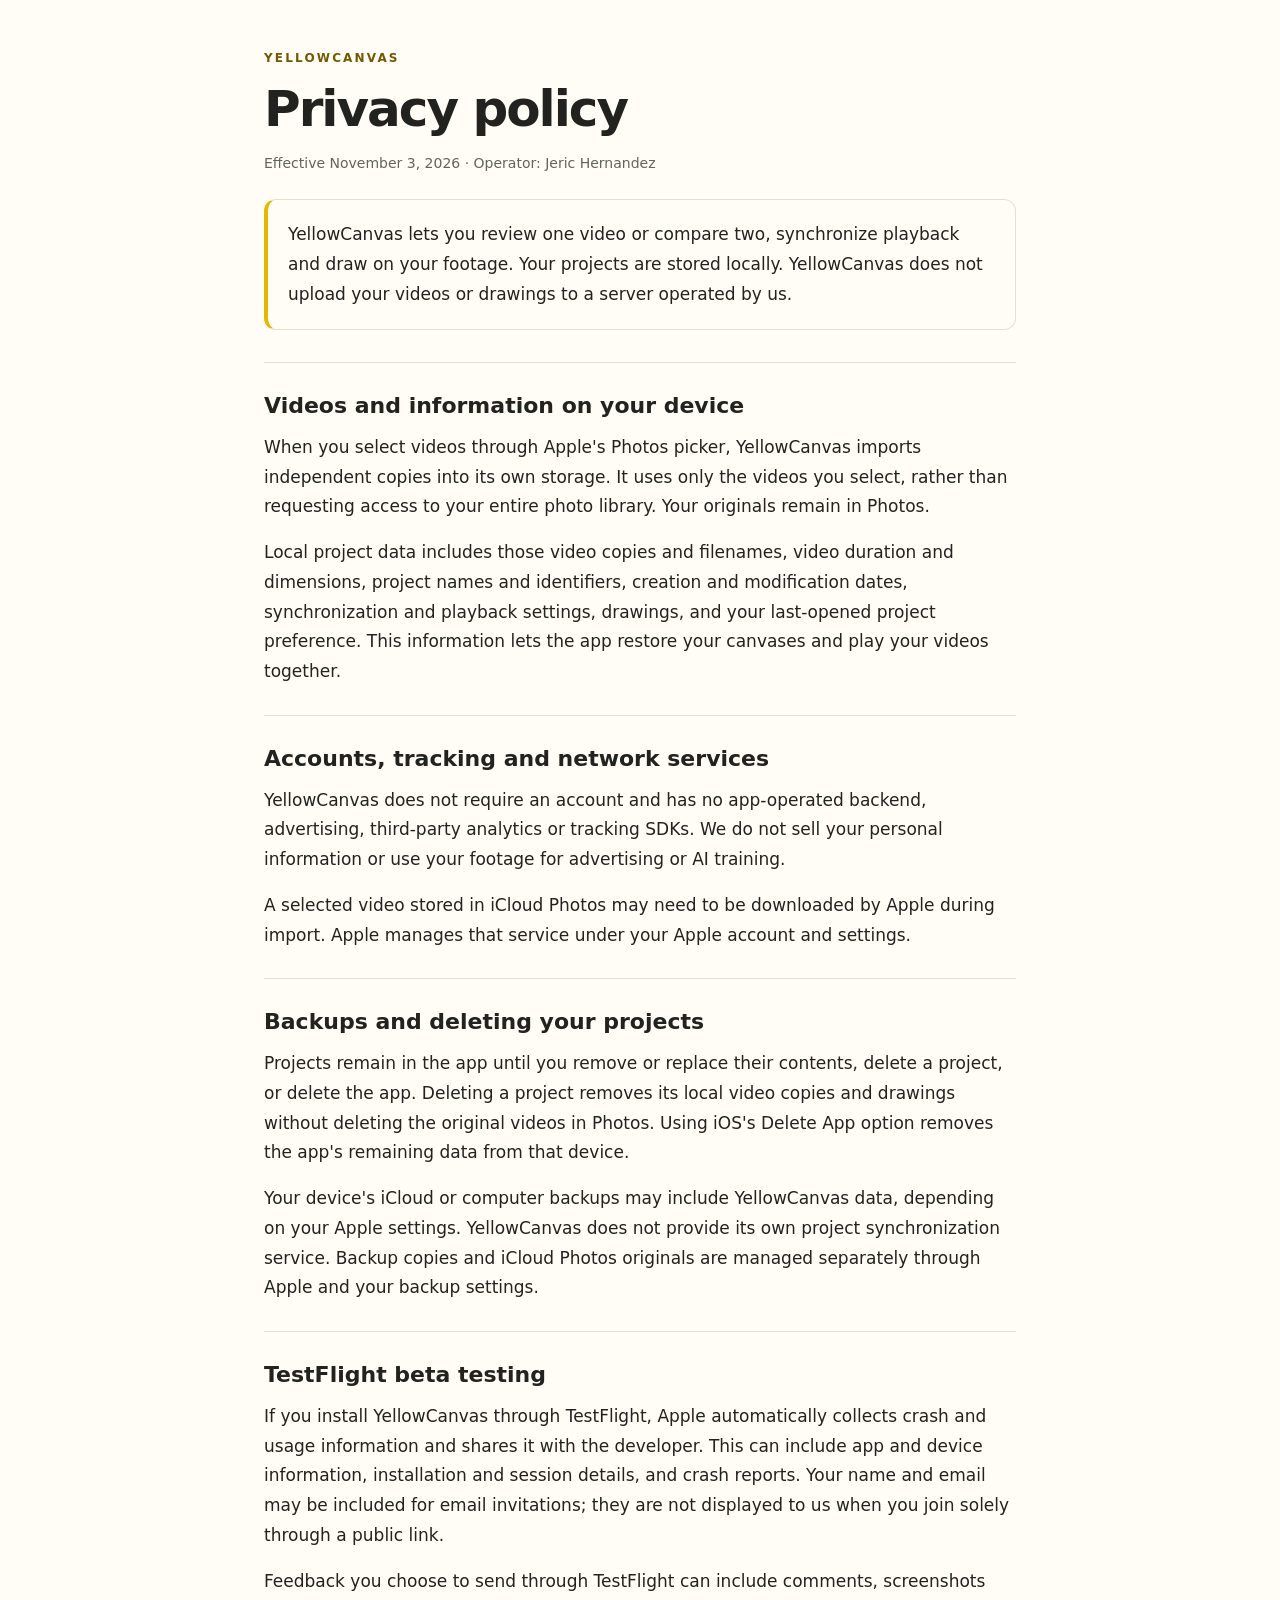
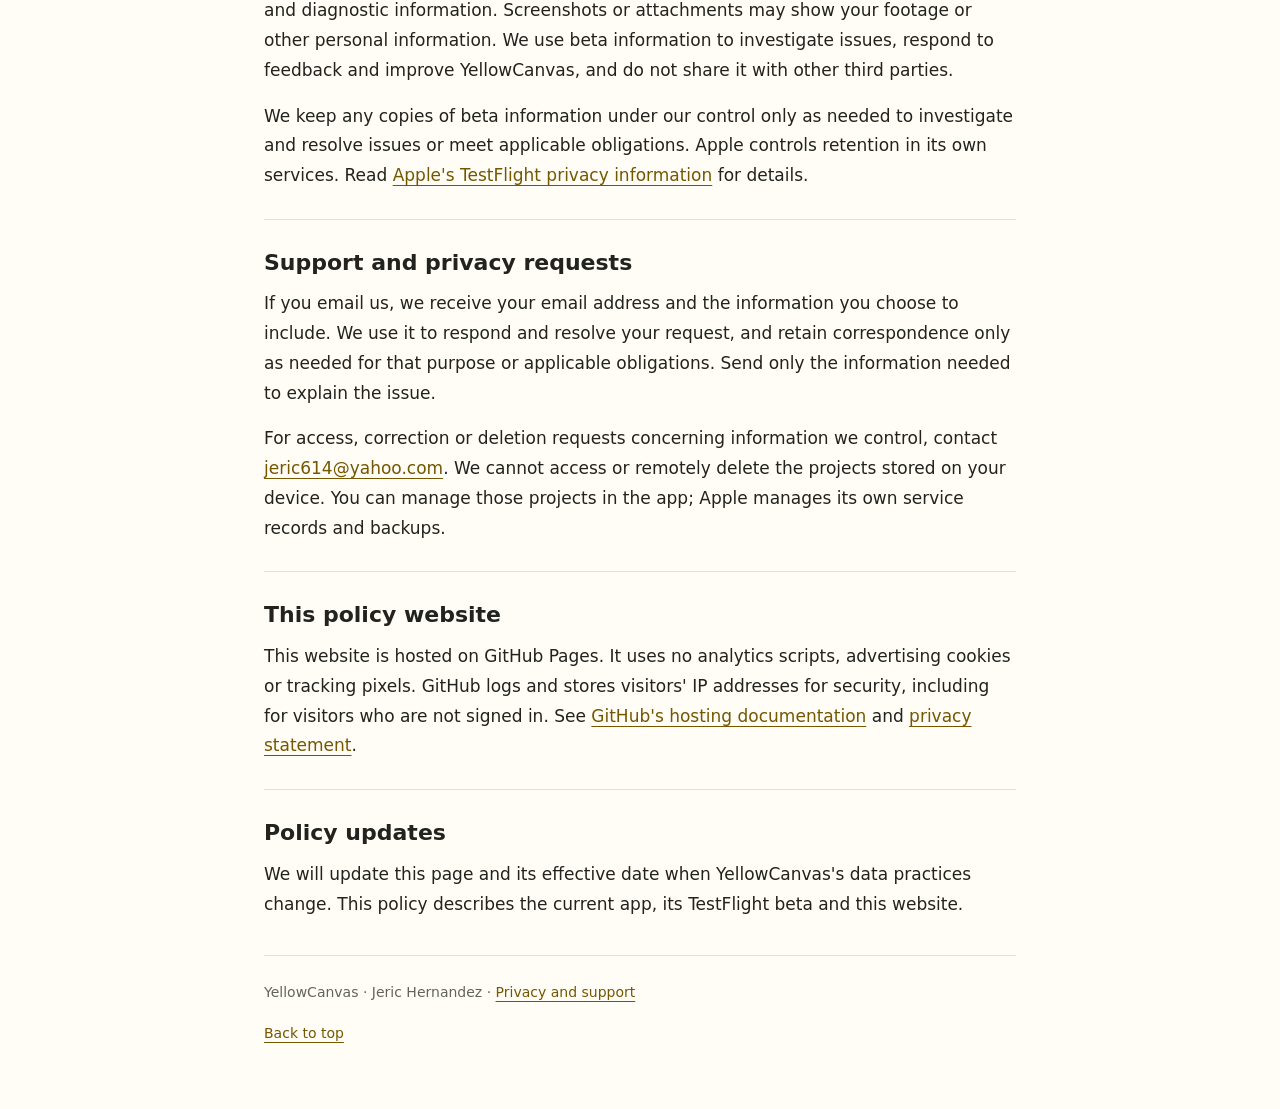
==== privacy/index.html @ b403c7ce "docs(privacy): publish YellowCanvas privacy policy This file outlines the privacy policy for YellowC" ====
<!doctype html>
<html lang="en">
<head>
  <meta charset="utf-8">
  <meta name="viewport" content="width=device-width, initial-scale=1">
  <meta name="description" content="How YellowCanvas handles local videos, drawings, beta feedback and privacy requests.">
  <meta name="color-scheme" content="light dark">
  <title>YellowCanvas · Privacy policy</title>
  <style>
    :root { color-scheme: light dark; --bg: #fffdf6; --ink: #22231f; --muted: #62645d; --line: #e4e0d3; --accent: #745700; }
    * { box-sizing: border-box; }
    body { margin: 0; background: var(--bg); color: var(--ink); font: 17px/1.75 system-ui, -apple-system, BlinkMacSystemFont, "Segoe UI", sans-serif; }
    main { max-width: 800px; margin: auto; padding: 48px 24px 64px; }
    .brand { font-size: 12px; font-weight: 750; letter-spacing: .18em; color: var(--accent); }
    h1 { margin: 12px 0; font-size: clamp(34px, 7vw, 50px); line-height: 1.15; letter-spacing: -.04em; }
    h2 { font-size: 22px; line-height: 1.35; margin: 0 0 12px; }
    p, ul { margin: 0 0 16px; }
    li { margin-bottom: 8px; }
    a { color: var(--accent); text-underline-offset: 4px; overflow-wrap: anywhere; }
    a:focus-visible { outline: 3px solid var(--accent); outline-offset: 4px; }
    .meta, footer { color: var(--muted); font-size: 14px; }
    .intro { margin: 24px 0 32px; padding: 20px; border: 1px solid var(--line); border-left: 4px solid #e2b900; border-radius: 12px; }
    .intro p { margin: 0; }
    section { border-top: 1px solid var(--line); padding-top: 28px; margin-top: 28px; }
    footer { border-top: 1px solid var(--line); margin-top: 36px; padding-top: 24px; }
    @media (prefers-color-scheme: dark) { :root { --bg: #151612; --ink: #f4f3eb; --muted: #b6b8ad; --line: #383b30; --accent: #f0d15b; } }
    @media (max-width: 480px) { main { padding: 32px 20px 48px; } }
  </style>
</head>
<body>
  <main id="main">
    <header>
      <div class="brand">YELLOWCANVAS</div>
      <h1>Privacy policy</h1>
      <p class="meta">Effective November 3, 2026 · Operator: Jeric Hernandez</p>
    </header>
    <div class="intro">
      <p>YellowCanvas lets you review one video or compare two, synchronize playback and draw on your footage. Your projects are stored locally. YellowCanvas does not upload your videos or drawings to a server operated by us.</p>
    </div>

    <section>
      <h2>Videos and information on your device</h2>
      <p>When you select videos through Apple's Photos picker, YellowCanvas imports independent copies into its own storage. It uses only the videos you select, rather than requesting access to your entire photo library. Your originals remain in Photos.</p>
      <p>Local project data includes those video copies and filenames, video duration and dimensions, project names and identifiers, creation and modification dates, synchronization and playback settings, drawings, and your last-opened project preference. This information lets the app restore your canvases and play your videos together.</p>
    </section>

    <section>
      <h2>Accounts, tracking and network services</h2>
      <p>YellowCanvas does not require an account and has no app-operated backend, advertising, third-party analytics or tracking SDKs. We do not sell your personal information or use your footage for advertising or AI training.</p>
      <p>A selected video stored in iCloud Photos may need to be downloaded by Apple during import. Apple manages that service under your Apple account and settings.</p>
    </section>

    <section>
      <h2>Backups and deleting your projects</h2>
      <p>Projects remain in the app until you remove or replace their contents, delete a project, or delete the app. Deleting a project removes its local video copies and drawings without deleting the original videos in Photos. Using iOS's Delete App option removes the app's remaining data from that device.</p>
      <p>Your device's iCloud or computer backups may include YellowCanvas data, depending on your Apple settings. YellowCanvas does not provide its own project synchronization service. Backup copies and iCloud Photos originals are managed separately through Apple and your backup settings.</p>
    </section>

    <section>
      <h2>TestFlight beta testing</h2>
      <p>If you install YellowCanvas through TestFlight, Apple automatically collects crash and usage information and shares it with the developer. This can include app and device information, installation and session details, and crash reports. Your name and email may be included for email invitations; they are not displayed to us when you join solely through a public link.</p>
      <p>Feedback you choose to send through TestFlight can include comments, screenshots and diagnostic information. Screenshots or attachments may show your footage or other personal information. We use beta information to investigate issues, respond to feedback and improve YellowCanvas, and do not share it with other third parties.</p>
      <p>We keep any copies of beta information under our control only as needed to investigate and resolve issues or meet applicable obligations. Apple controls retention in its own services. Read <a href="https://www.apple.com/legal/privacy/data/en/test-flight/" rel="noreferrer">Apple's TestFlight privacy information</a> for details.</p>
    </section>

    <section>
      <h2>Support and privacy requests</h2>
      <p>If you email us, we receive your email address and the information you choose to include. We use it to respond and resolve your request, and retain correspondence only as needed for that purpose or applicable obligations. Send only the information needed to explain the issue.</p>
      <p>For access, correction or deletion requests concerning information we control, contact <a href="mailto:jeric614@yahoo.com">jeric614@yahoo.com</a>. We cannot access or remotely delete the projects stored on your device. You can manage those projects in the app; Apple manages its own service records and backups.</p>
    </section>

    <section>
      <h2>This policy website</h2>
      <p>This website is hosted on GitHub Pages. It uses no analytics scripts, advertising cookies or tracking pixels. GitHub logs and stores visitors' IP addresses for security, including for visitors who are not signed in. See <a href="https://docs.github.com/en/pages/getting-started-with-github-pages/what-is-github-pages#data-collection" rel="noreferrer">GitHub's hosting documentation</a> and <a href="https://docs.github.com/en/site-policy/privacy-policies/github-privacy-statement" rel="noreferrer">privacy statement</a>.</p>
    </section>

    <section>
      <h2>Policy updates</h2>
      <p>We will update this page and its effective date when YellowCanvas's data practices change. This policy describes the current app, its TestFlight beta and this website.</p>
    </section>
    <footer>
      <p>YellowCanvas · Jeric Hernandez · <a href="mailto:jeric614@yahoo.com">Privacy and support</a></p>
      <a href="#main">Back to top</a>
    </footer>
  </main>
</body>
</html>
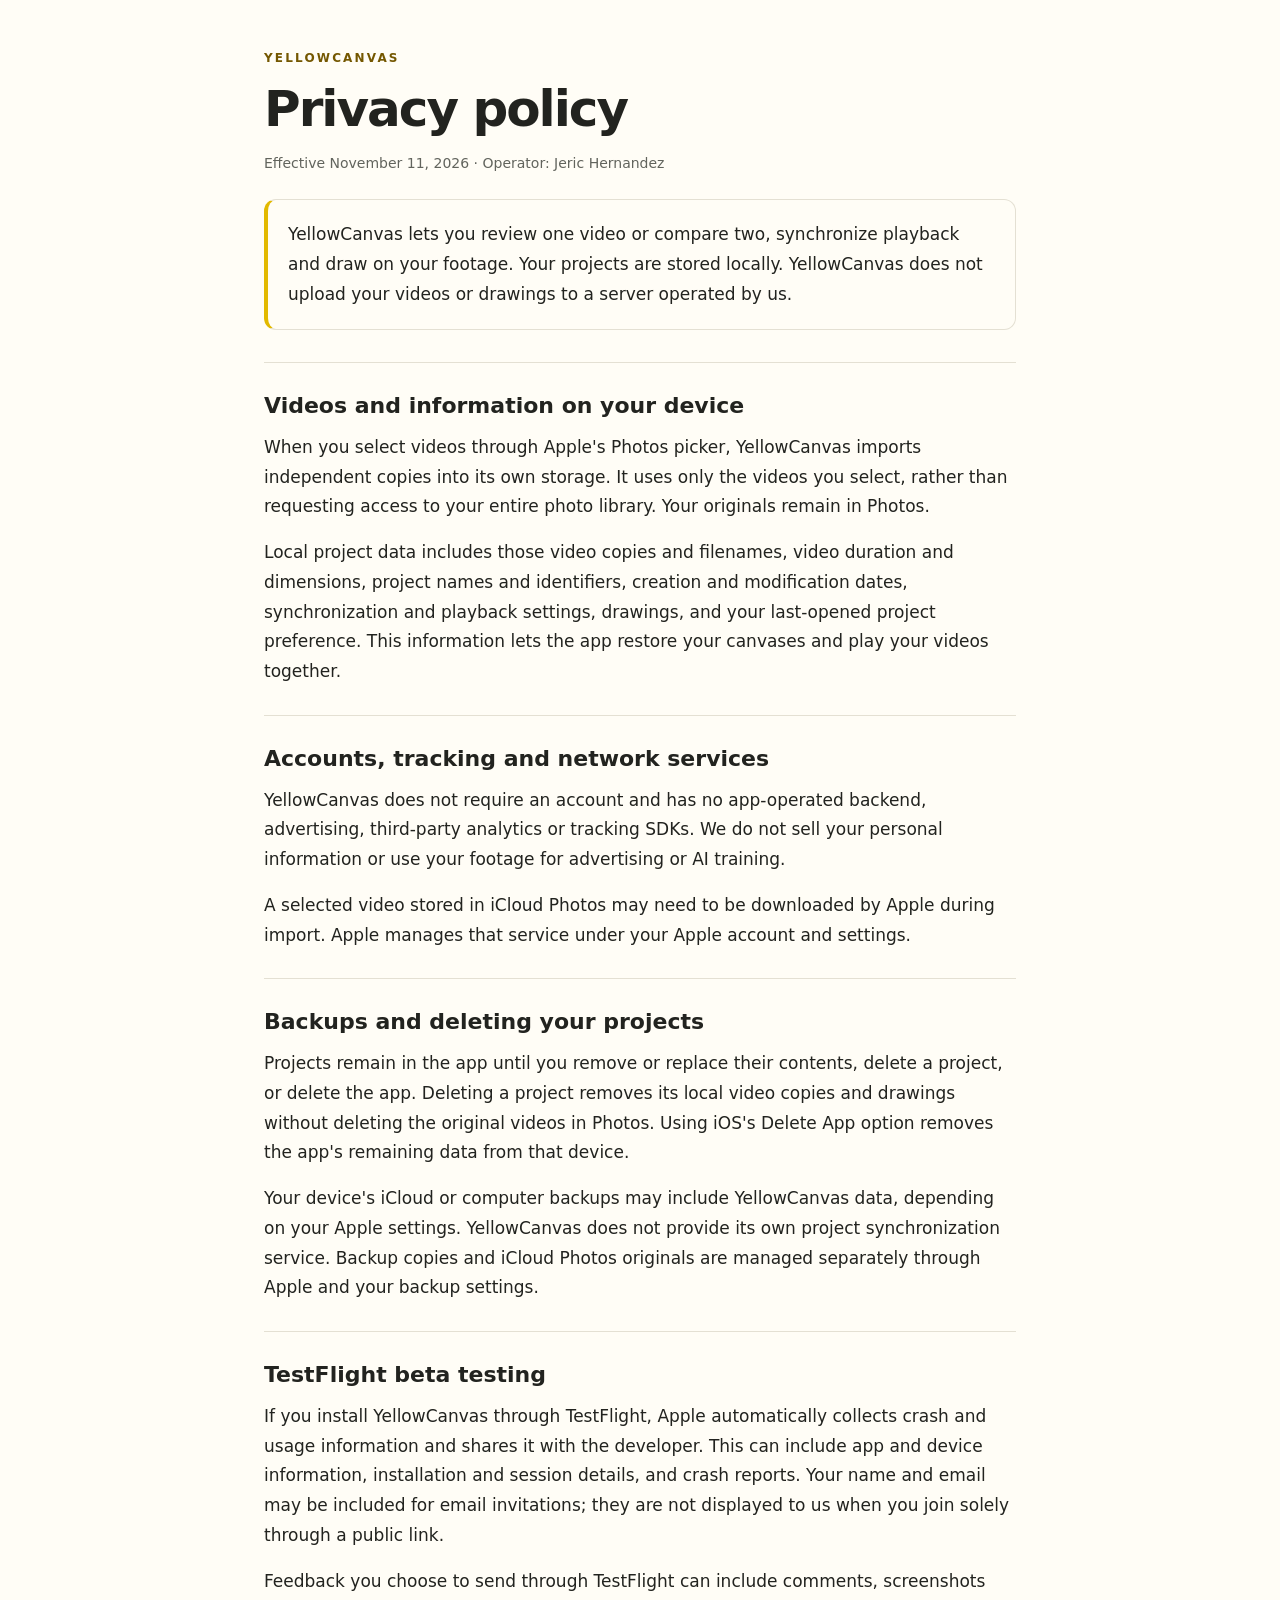
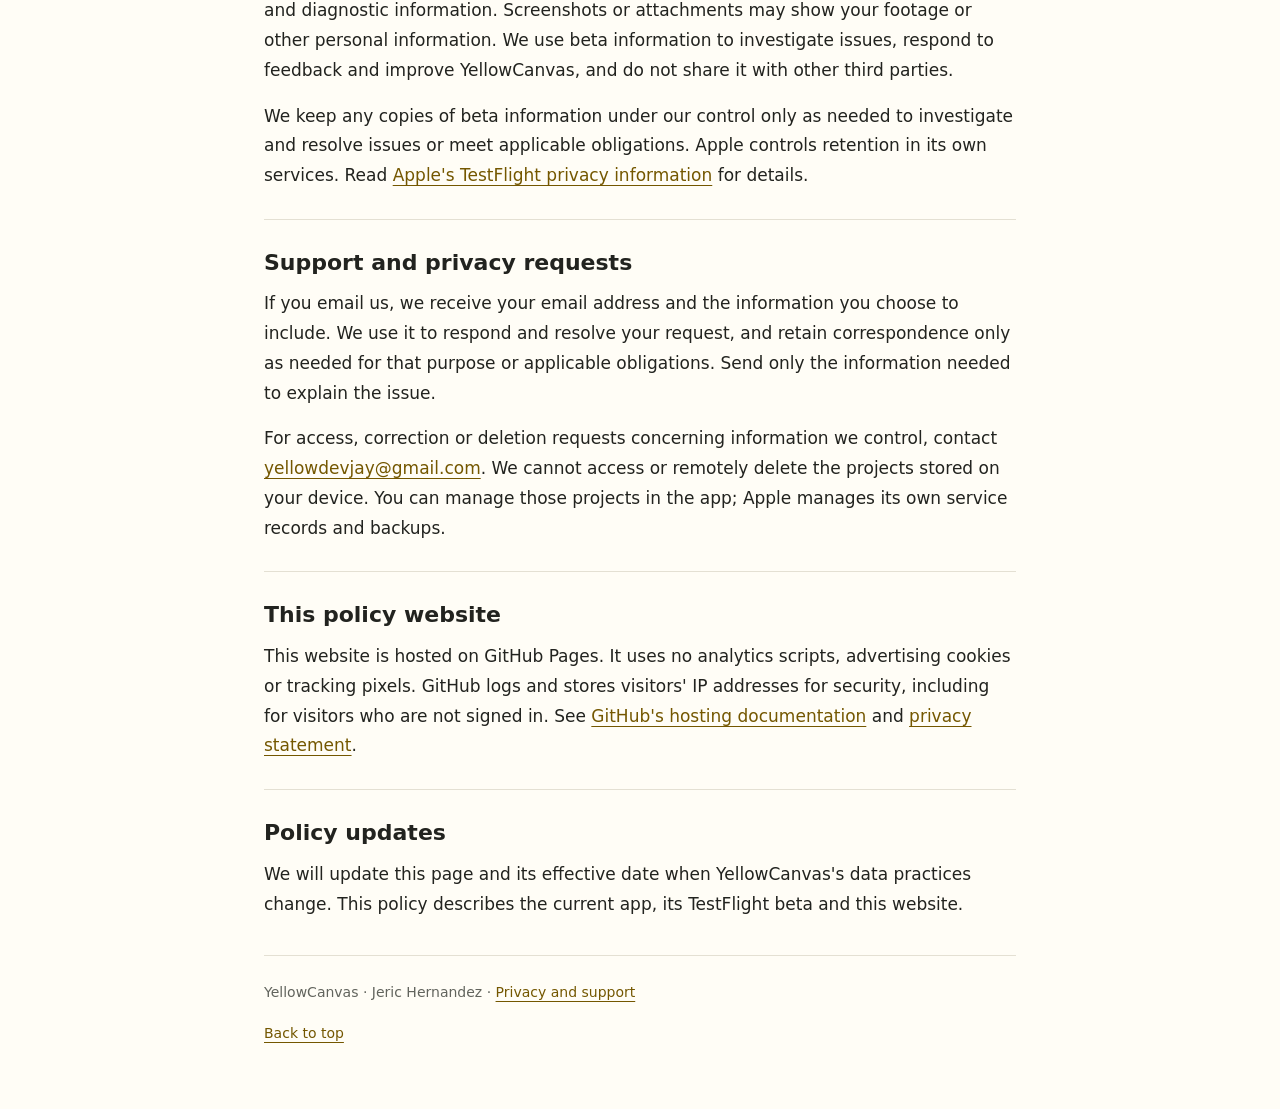
==== commit 1d6b2108: "docs(privacy): update YellowCanvas support contact" ====
--- a/privacy/index.html
+++ b/privacy/index.html
@@ -32,7 +32,7 @@
     <header>
       <div class="brand">YELLOWCANVAS</div>
       <h1>Privacy policy</h1>
-      <p class="meta">Effective November 3, 2026 · Operator: Jeric Hernandez</p>
+      <p class="meta">Effective November 11, 2026 · Operator: Jeric Hernandez</p>
     </header>
     <div class="intro">
       <p>YellowCanvas lets you review one video or compare two, synchronize playback and draw on your footage. Your projects are stored locally. YellowCanvas does not upload your videos or drawings to a server operated by us.</p>
@@ -66,7 +66,7 @@
     <section>
       <h2>Support and privacy requests</h2>
       <p>If you email us, we receive your email address and the information you choose to include. We use it to respond and resolve your request, and retain correspondence only as needed for that purpose or applicable obligations. Send only the information needed to explain the issue.</p>
-      <p>For access, correction or deletion requests concerning information we control, contact <a href="mailto:jeric614@yahoo.com">jeric614@yahoo.com</a>. We cannot access or remotely delete the projects stored on your device. You can manage those projects in the app; Apple manages its own service records and backups.</p>
+      <p>For access, correction or deletion requests concerning information we control, contact <a href="mailto:yellowdevjay@gmail.com">yellowdevjay@gmail.com</a>. We cannot access or remotely delete the projects stored on your device. You can manage those projects in the app; Apple manages its own service records and backups.</p>
     </section>
 
     <section>
@@ -79,7 +79,7 @@
       <p>We will update this page and its effective date when YellowCanvas's data practices change. This policy describes the current app, its TestFlight beta and this website.</p>
     </section>
     <footer>
-      <p>YellowCanvas · Jeric Hernandez · <a href="mailto:jeric614@yahoo.com">Privacy and support</a></p>
+      <p>YellowCanvas · Jeric Hernandez · <a href="mailto:yellowdevjay@gmail.com">Privacy and support</a></p>
       <a href="#main">Back to top</a>
     </footer>
   </main>
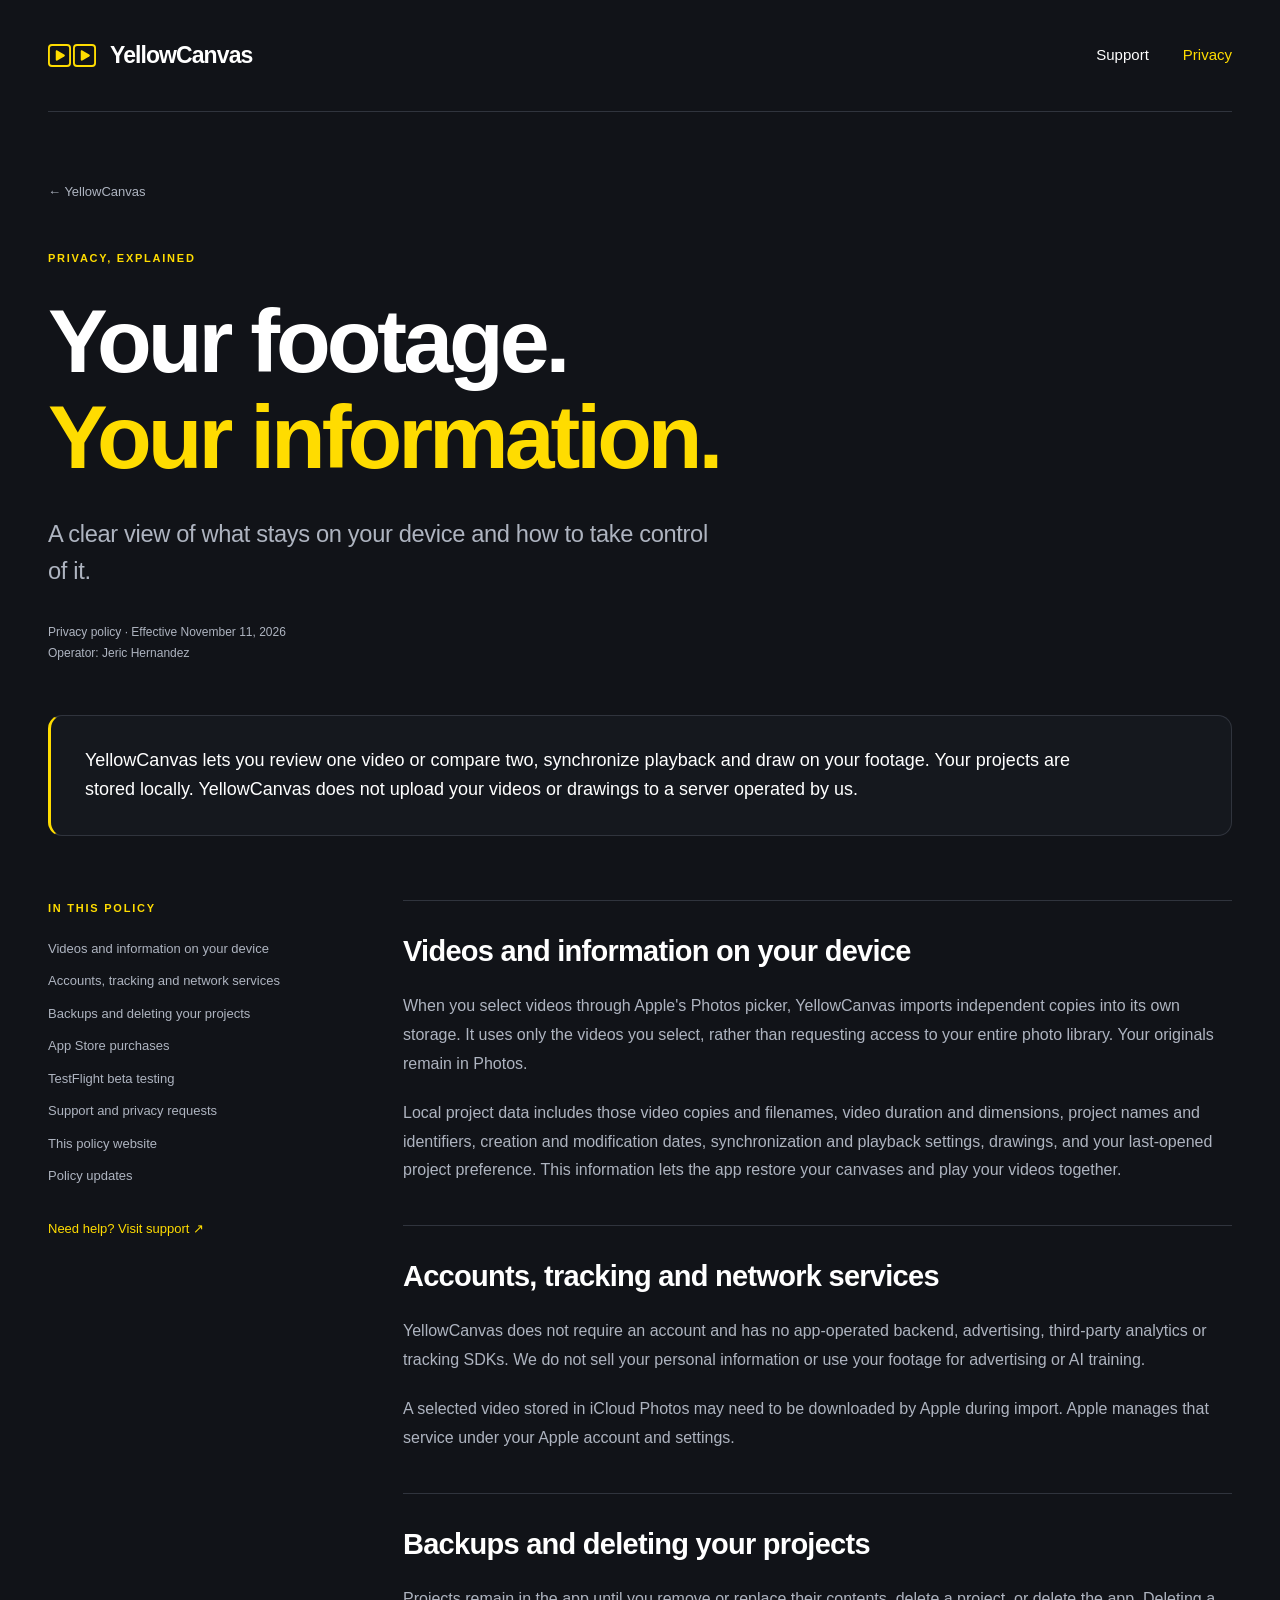
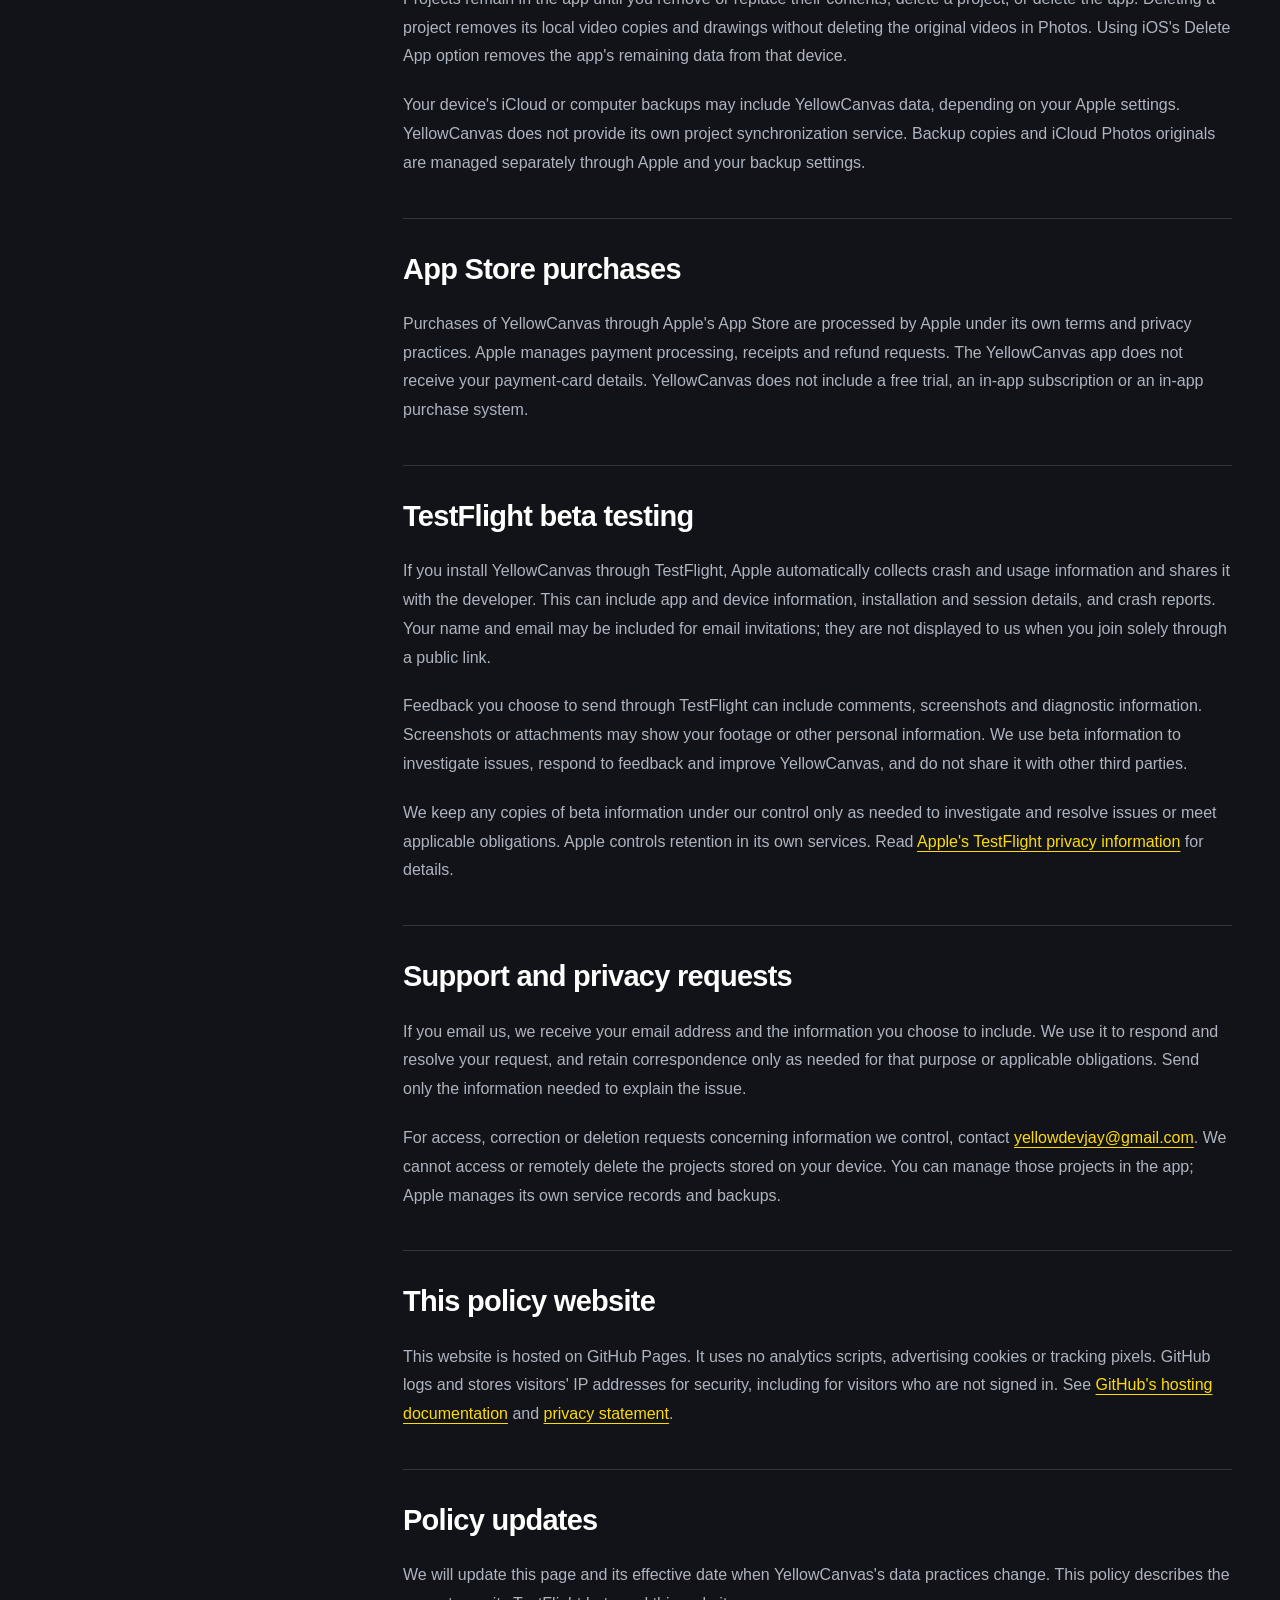
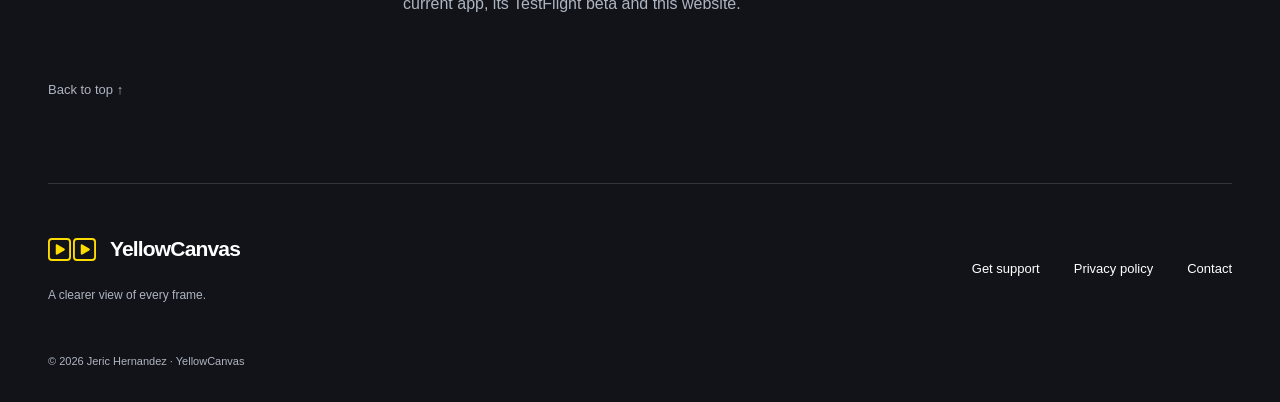
==== commit 8a81ad63: "feat(web): add branded YellowCanvas support site" ====
--- a/privacy/index.html
+++ b/privacy/index.html
@@ -3,85 +3,83 @@
 <head>
   <meta charset="utf-8">
   <meta name="viewport" content="width=device-width, initial-scale=1">
-  <meta name="description" content="How YellowCanvas handles local videos, drawings, beta feedback and privacy requests.">
-  <meta name="color-scheme" content="light dark">
-  <title>YellowCanvas · Privacy policy</title>
-  <style>
-    :root { color-scheme: light dark; --bg: #fffdf6; --ink: #22231f; --muted: #62645d; --line: #e4e0d3; --accent: #745700; }
-    * { box-sizing: border-box; }
-    body { margin: 0; background: var(--bg); color: var(--ink); font: 17px/1.75 system-ui, -apple-system, BlinkMacSystemFont, "Segoe UI", sans-serif; }
-    main { max-width: 800px; margin: auto; padding: 48px 24px 64px; }
-    .brand { font-size: 12px; font-weight: 750; letter-spacing: .18em; color: var(--accent); }
-    h1 { margin: 12px 0; font-size: clamp(34px, 7vw, 50px); line-height: 1.15; letter-spacing: -.04em; }
-    h2 { font-size: 22px; line-height: 1.35; margin: 0 0 12px; }
-    p, ul { margin: 0 0 16px; }
-    li { margin-bottom: 8px; }
-    a { color: var(--accent); text-underline-offset: 4px; overflow-wrap: anywhere; }
-    a:focus-visible { outline: 3px solid var(--accent); outline-offset: 4px; }
-    .meta, footer { color: var(--muted); font-size: 14px; }
-    .intro { margin: 24px 0 32px; padding: 20px; border: 1px solid var(--line); border-left: 4px solid #e2b900; border-radius: 12px; }
-    .intro p { margin: 0; }
-    section { border-top: 1px solid var(--line); padding-top: 28px; margin-top: 28px; }
-    footer { border-top: 1px solid var(--line); margin-top: 36px; padding-top: 24px; }
-    @media (prefers-color-scheme: dark) { :root { --bg: #151612; --ink: #f4f3eb; --muted: #b6b8ad; --line: #383b30; --accent: #f0d15b; } }
-    @media (max-width: 480px) { main { padding: 32px 20px 48px; } }
-  </style>
+  <meta name="color-scheme" content="dark">
+  <meta name="theme-color" content="#111318">
+  <title>Privacy policy · YellowCanvas</title>
+  <meta name="description" content="How YellowCanvas handles local videos, drawings, Apple backups, beta feedback, and support or privacy requests.">
+  <meta property="og:title" content="Privacy policy · YellowCanvas">
+  <meta property="og:description" content="How YellowCanvas handles local videos, drawings, Apple backups, beta feedback, and support or privacy requests.">
+  <meta property="og:type" content="website">
+  <link rel="canonical" href="https://coofzilla.github.io/yellow_canvas_web/privacy/">
+  <meta property="og:url" content="https://coofzilla.github.io/yellow_canvas_web/privacy/">
+  <link rel="icon" href="../assets/icon.svg" type="image/svg+xml">
+  <link rel="stylesheet" href="../assets/site.css">
 </head>
 <body>
-  <main id="main">
-    <header>
-      <div class="brand">YELLOWCANVAS</div>
-      <h1>Privacy policy</h1>
-      <p class="meta">Effective November 11, 2026 · Operator: Jeric Hernandez</p>
-    </header>
-    <div class="intro">
-      <p>YellowCanvas lets you review one video or compare two, synchronize playback and draw on your footage. Your projects are stored locally. YellowCanvas does not upload your videos or drawings to a server operated by us.</p>
-    </div>
-
-    <section>
-      <h2>Videos and information on your device</h2>
+  <a class="skip-link" href="#main">Skip to content</a>
+  <header class="site-header shell">
+    <a class="brand" href="../" aria-label="YellowCanvas home"><img src="../assets/mark.svg" width="48" height="24" alt=""><span>YellowCanvas</span></a>
+    <nav aria-label="Main navigation"><a href="../support/">Support</a><a href="../privacy/" aria-current="page">Privacy</a></nav>
+  </header>
+  <main id="main" class="shell legal-main">
+    <header class="legal-hero"><a class="back-link" href="../">← YellowCanvas</a><p class="eyebrow">Privacy, explained</p><h1>Your footage.<br><span>Your information.</span></h1><p class="hero-description">A clear view of what stays on your device and how to take control of it.</p><p class="meta">Privacy policy · Effective November 11, 2026<br>Operator: Jeric Hernandez</p></header>
+    <div class="legal-intro"><p>YellowCanvas lets you review one video or compare two, synchronize playback and draw on your footage. Your projects are stored locally. YellowCanvas does not upload your videos or drawings to a server operated by us.</p></div>
+    <div class="legal-layout"><nav class="policy-toc" aria-label="Privacy policy contents"><p class="eyebrow">In this policy</p>
+        <a href="#on-your-device">Videos and information on your device</a>
+        <a href="#accounts-and-services">Accounts, tracking and network services</a>
+        <a href="#backups-and-deletion">Backups and deleting your projects</a>
+        <a href="#app-store-purchases">App Store purchases</a>
+        <a href="#testflight">TestFlight beta testing</a>
+        <a href="#support-and-privacy">Support and privacy requests</a>
+        <a href="#website">This policy website</a>
+        <a href="#updates">Policy updates</a>
+        <a class="toc-support" href="../support/">Need help? Visit support ↗</a>
+      </nav><div class="policy-content">
+        <section aria-labelledby="on-your-device">
+      <h2 id="on-your-device">Videos and information on your device</h2>
       <p>When you select videos through Apple's Photos picker, YellowCanvas imports independent copies into its own storage. It uses only the videos you select, rather than requesting access to your entire photo library. Your originals remain in Photos.</p>
       <p>Local project data includes those video copies and filenames, video duration and dimensions, project names and identifiers, creation and modification dates, synchronization and playback settings, drawings, and your last-opened project preference. This information lets the app restore your canvases and play your videos together.</p>
     </section>
-
-    <section>
-      <h2>Accounts, tracking and network services</h2>
+        <section aria-labelledby="accounts-and-services">
+      <h2 id="accounts-and-services">Accounts, tracking and network services</h2>
       <p>YellowCanvas does not require an account and has no app-operated backend, advertising, third-party analytics or tracking SDKs. We do not sell your personal information or use your footage for advertising or AI training.</p>
       <p>A selected video stored in iCloud Photos may need to be downloaded by Apple during import. Apple manages that service under your Apple account and settings.</p>
     </section>
-
-    <section>
-      <h2>Backups and deleting your projects</h2>
+        <section aria-labelledby="backups-and-deletion">
+      <h2 id="backups-and-deletion">Backups and deleting your projects</h2>
       <p>Projects remain in the app until you remove or replace their contents, delete a project, or delete the app. Deleting a project removes its local video copies and drawings without deleting the original videos in Photos. Using iOS's Delete App option removes the app's remaining data from that device.</p>
       <p>Your device's iCloud or computer backups may include YellowCanvas data, depending on your Apple settings. YellowCanvas does not provide its own project synchronization service. Backup copies and iCloud Photos originals are managed separately through Apple and your backup settings.</p>
     </section>
-
-    <section>
-      <h2>TestFlight beta testing</h2>
+        <section aria-labelledby="app-store-purchases">
+      <h2 id="app-store-purchases">App Store purchases</h2>
+      <p>Purchases of YellowCanvas through Apple's App Store are processed by Apple under its own terms and privacy practices. Apple manages payment processing, receipts and refund requests. The YellowCanvas app does not receive your payment-card details. YellowCanvas does not include a free trial, an in-app subscription or an in-app purchase system.</p>
+    </section>
+        <section aria-labelledby="testflight">
+      <h2 id="testflight">TestFlight beta testing</h2>
       <p>If you install YellowCanvas through TestFlight, Apple automatically collects crash and usage information and shares it with the developer. This can include app and device information, installation and session details, and crash reports. Your name and email may be included for email invitations; they are not displayed to us when you join solely through a public link.</p>
       <p>Feedback you choose to send through TestFlight can include comments, screenshots and diagnostic information. Screenshots or attachments may show your footage or other personal information. We use beta information to investigate issues, respond to feedback and improve YellowCanvas, and do not share it with other third parties.</p>
       <p>We keep any copies of beta information under our control only as needed to investigate and resolve issues or meet applicable obligations. Apple controls retention in its own services. Read <a href="https://www.apple.com/legal/privacy/data/en/test-flight/" rel="noreferrer">Apple's TestFlight privacy information</a> for details.</p>
     </section>
-
-    <section>
-      <h2>Support and privacy requests</h2>
+        <section aria-labelledby="support-and-privacy">
+      <h2 id="support-and-privacy">Support and privacy requests</h2>
       <p>If you email us, we receive your email address and the information you choose to include. We use it to respond and resolve your request, and retain correspondence only as needed for that purpose or applicable obligations. Send only the information needed to explain the issue.</p>
       <p>For access, correction or deletion requests concerning information we control, contact <a href="mailto:yellowdevjay@gmail.com">yellowdevjay@gmail.com</a>. We cannot access or remotely delete the projects stored on your device. You can manage those projects in the app; Apple manages its own service records and backups.</p>
     </section>
-
-    <section>
-      <h2>This policy website</h2>
+        <section aria-labelledby="website">
+      <h2 id="website">This policy website</h2>
       <p>This website is hosted on GitHub Pages. It uses no analytics scripts, advertising cookies or tracking pixels. GitHub logs and stores visitors' IP addresses for security, including for visitors who are not signed in. See <a href="https://docs.github.com/en/pages/getting-started-with-github-pages/what-is-github-pages#data-collection" rel="noreferrer">GitHub's hosting documentation</a> and <a href="https://docs.github.com/en/site-policy/privacy-policies/github-privacy-statement" rel="noreferrer">privacy statement</a>.</p>
     </section>
-
-    <section>
-      <h2>Policy updates</h2>
+        <section aria-labelledby="updates">
+      <h2 id="updates">Policy updates</h2>
       <p>We will update this page and its effective date when YellowCanvas's data practices change. This policy describes the current app, its TestFlight beta and this website.</p>
     </section>
-    <footer>
-      <p>YellowCanvas · Jeric Hernandez · <a href="mailto:yellowdevjay@gmail.com">Privacy and support</a></p>
-      <a href="#main">Back to top</a>
-    </footer>
+      </div></div>
+    <a class="back-link back-top" href="#main">Back to top ↑</a>
   </main>
+  <footer class="site-footer shell">
+    <div class="footer-brand"><a class="brand" href="../"><img src="../assets/mark.svg" width="48" height="24" alt=""><span>YellowCanvas</span></a><p>A clearer view of every frame.</p></div>
+    <nav aria-label="Footer navigation"><a href="../support/">Get support</a><a href="../privacy/">Privacy policy</a><a href="mailto:yellowdevjay@gmail.com">Contact</a></nav>
+    <p class="copyright">© 2026 Jeric Hernandez · YellowCanvas</p>
+  </footer>
 </body>
 </html>
--- a/assets/site.css
+++ b/assets/site.css
@@ -0,0 +1,224 @@
+:root {
+  color-scheme: dark;
+  --bg: #111318;
+  --surface: #191c23;
+  --surface-soft: #15181e;
+  --ink: #ffffff;
+  --muted: #aeb4c0;
+  --line: #30343d;
+  --yellow: #ffdc00;
+  --shell: 1240px;
+  font: 17px/1.65 -apple-system, BlinkMacSystemFont, "Segoe UI", sans-serif;
+  background: var(--bg);
+  color: var(--ink);
+  scroll-behavior: smooth;
+}
+* { box-sizing: border-box; }
+body { margin: 0; }
+img { max-width: 100%; height: auto; display: block; }
+a { color: inherit; text-underline-offset: .24em; text-decoration-thickness: 1px; }
+a:hover { color: var(--yellow); }
+a:focus-visible, summary:focus-visible { outline: 3px solid var(--yellow); outline-offset: 5px; border-radius: 4px; }
+::selection { background: var(--yellow); color: var(--bg); }
+.shell { width: min(var(--shell), calc(100% - 96px)); margin-inline: auto; }
+h1, h2, h3, p { margin: 0; }
+h1, h2, h3 { line-height: 1.08; letter-spacing: -.045em; font-weight: 650; }
+h1 { font-size: clamp(68px, 7.9vw, 112px); }
+h2 { font-size: clamp(36px, 4.5vw, 60px); }
+h3 { font-size: 28px; line-height: 1.2; }
+h1 span, .local-section h2 span { color: var(--yellow); }
+p { color: var(--muted); }
+.skip-link { position: fixed; top: -80px; left: 24px; padding: 10px 18px; background: var(--yellow); color: var(--bg); z-index: 20; }
+.skip-link:focus { top: 16px; color: var(--bg); }
+.site-header { min-height: 112px; display: flex; align-items: center; justify-content: space-between; gap: 24px; border-bottom: 1px solid var(--line); }
+.brand { display: inline-flex; align-items: center; gap: 14px; font-size: 23px; font-weight: 650; letter-spacing: -.04em; text-decoration: none; color: var(--ink); }
+.brand img { width: 48px; height: 26px; object-fit: contain; }
+.site-header nav, .site-footer nav { display: flex; gap: 34px; align-items: center; }
+.site-header nav a { font-size: 15px; text-decoration: none; }
+.site-header a[aria-current="page"] { color: var(--yellow); }
+.eyebrow { font-size: 11px; line-height: 1.6; font-weight: 700; letter-spacing: .16em; text-transform: uppercase; color: var(--yellow); margin-bottom: 25px; }
+.hero { padding-block: 100px 110px; display: grid; grid-template-columns: 1.05fr 1fr; align-items: center; gap: 70px; }
+.hero-description { font-size: clamp(19px, 1.85vw, 24px); line-height: 1.55; max-width: 530px; margin-top: 30px; letter-spacing: -.015em; }
+.actions { display: flex; gap: 28px; align-items: center; flex-wrap: wrap; margin-top: 40px; }
+.button { padding: 15px 23px; display: inline-flex; justify-content: center; align-items: center; gap: 24px; border: 1px solid transparent; border-radius: 12px; font-size: 15px; line-height: 1.5; font-weight: 650; text-decoration: none; transition: transform .15s ease, background .15s ease; }
+.button:hover { transform: translateY(-2px); }
+.button-primary { background: var(--yellow); color: var(--bg); }
+.button-primary:hover { background: #ffe636; color: var(--bg); }
+.button-secondary { border-color: var(--line); color: var(--ink); background: transparent; }
+.button-secondary:hover { background: var(--surface); border-color: #60656f; }
+.text-link { font-size: 15px; font-weight: 550; color: var(--ink); text-decoration: none; }
+.text-link span { margin-left: 10px; }
+.hero-note { font-size: 12px; margin-top: 28px; }
+.hero-art { position: relative; padding: 110px 14px 85px; isolation: isolate; }
+.hero-art:before { position: absolute; content: ""; width: 100%; aspect-ratio: 1; border-radius: 50%; background: radial-gradient(circle, rgb(255 220 0 / 7%) 0, transparent 66%); z-index: -1; inset: -6% 0 auto; }
+.hero-art > img { width: 100%; height: auto; }
+.art-orbit { position: absolute; border: 1px solid #292d34; border-radius: 50%; aspect-ratio: 1; width: 95%; top: -3%; left: 2.5%; z-index: -1; }
+.orbit-two { width: 69%; top: 13%; left: 15.5%; border-style: dashed; border-color: #2c3038; }
+.art-caption { display: flex; justify-content: space-between; gap: 18px; color: var(--muted); font-size: 12px; letter-spacing: .01em; margin-top: 52px; padding-inline: 14px; }
+.feature-section { padding-block: 90px 100px; border-top: 1px solid var(--line); }
+.section-heading { display: grid; grid-template-columns: 1.2fr 1fr; column-gap: 80px; }
+.section-heading .eyebrow { grid-column: 1 / -1; }
+.section-heading > p:last-child { max-width: 380px; align-self: end; font-size: 20px; line-height: 1.55; }
+.feature-grid { display: grid; grid-template-columns: repeat(3, 1fr); gap: 20px; margin-top: 56px; }
+.feature-card { background: var(--surface-soft); border: 1px solid var(--line); border-radius: 18px; padding: 32px 28px 28px; display: flex; flex-direction: column; }
+.feature-number { color: var(--yellow); font-size: 10px; font-weight: 700; letter-spacing: .12em; margin-bottom: 48px; }
+.feature-card h3 { max-width: 230px; }
+.feature-card p { font-size: 15px; margin-top: 20px; margin-bottom: 35px; }
+.feature-foot { border-top: 1px solid var(--line); padding-top: 17px; margin-top: auto; color: var(--muted); font-size: 11px; }
+.local-section { display: grid; grid-template-columns: 1.2fr 1fr; gap: 80px; padding-block: 85px 100px; border-top: 1px solid var(--line); }
+.local-copy { padding-top: 40px; }
+.local-copy p + p { margin-top: 22px; }
+.local-copy .text-link { display: inline-block; margin-top: 32px; }
+.help-section { padding-block: 90px 100px; border-top: 1px solid var(--line); }
+.portal-grid { display: grid; grid-template-columns: 1fr 1fr; gap: 22px; margin-top: 48px; }
+.portal-card { display: flex; flex-direction: column; background: var(--surface); border: 1px solid var(--line); border-radius: 18px; padding: 32px; text-decoration: none; }
+.portal-card:hover { border-color: #656b77; color: var(--ink); }
+.portal-kicker { font-size: 10px; font-weight: 700; color: var(--yellow); letter-spacing: .12em; display: flex; justify-content: space-between; gap: 24px; margin-bottom: 38px; }
+.portal-kicker span { font-size: 22px; line-height: .7; }
+.portal-card p { margin-top: 18px; max-width: 400px; font-size: 15px; }
+.portal-card > .text-link { margin-top: 28px; }
+.beta-section { display: flex; justify-content: space-between; align-items: center; gap: 56px; padding-block: 70px 90px; border-top: 1px solid var(--line); }
+.beta-section .eyebrow { margin-bottom: 15px; }
+.beta-section h2 { font-size: 38px; }
+.beta-section p:not(.eyebrow) { max-width: 620px; margin-top: 18px; font-size: 15px; }
+.beta-section .button { flex-shrink: 0; }
+.site-footer { border-top: 1px solid var(--line); padding-block: 48px 32px; display: grid; grid-template-columns: 1fr auto; gap: 30px; }
+.site-footer .brand { font-size: 21px; }
+.footer-brand > p { font-size: 12px; margin-top: 15px; }
+.site-footer nav a { font-size: 13px; text-decoration: none; }
+.copyright { grid-column: 1 / -1; font-size: 11px; padding-top: 16px; }
+.back-link { display: inline-block; color: var(--muted); font-size: 13px; text-decoration: none; }
+.support-hero { display: grid; grid-template-columns: 1.2fr 1fr; gap: 100px; padding-block: 70px 100px; align-items: center; }
+.support-hero .eyebrow, .legal-hero .eyebrow { margin-top: 45px; }
+.support-hero h1, .legal-hero h1 { font-size: clamp(60px, 7vw, 96px); }
+.contact-card { background: var(--surface); border: 1px solid var(--line); border-radius: 20px; padding: 36px; }
+.contact-card .eyebrow { margin-top: 0; margin-bottom: 28px; }
+.contact-card h2 { font-size: 35px; }
+.contact-card > p:not(.eyebrow) { font-size: 15px; margin-top: 20px; }
+.contact-email { color: var(--yellow); display: flex; align-items: center; justify-content: space-between; gap: 20px; overflow-wrap: anywhere; font-size: 17px; text-decoration: none; padding-block: 24px; border-bottom: 1px solid var(--line); }
+.contact-card p.small-note { font-size: 11px; margin-top: 20px; line-height: 1.7; }
+.faq-layout { display: grid; grid-template-columns: .8fr 1.35fr; gap: 100px; padding-block: 85px 100px; border-top: 1px solid var(--line); align-items: start; }
+.faq-heading { position: sticky; top: 40px; }
+.faq-heading > p:last-child { max-width: 250px; margin-top: 25px; font-size: 15px; }
+.faq { border-top: 1px solid var(--line); }
+.faq:last-child { border-bottom: 1px solid var(--line); }
+.faq summary { padding-block: 23px; cursor: pointer; display: flex; align-items: center; justify-content: space-between; gap: 24px; list-style: none; font-weight: 550; line-height: 1.5; font-size: 17px; }
+.faq summary::-webkit-details-marker { display: none; }
+.faq summary > span { color: var(--yellow); font-size: 24px; font-weight: 400; flex-shrink: 0; transition: transform .15s ease; }
+.faq[open] summary > span { transform: rotate(45deg); }
+.faq p { padding-bottom: 25px; font-size: 15px; }
+.report-section { display: grid; grid-template-columns: .8fr 1.35fr; gap: 100px; padding-block: 85px 100px; border-top: 1px solid var(--line); }
+.report-section h2 { font-size: 44px; }
+.report-section > div:last-child > p, .check-list { font-size: 15px; }
+.check-list { color: var(--muted); padding-left: 20px; margin-block: 22px; }
+.check-list li { padding-left: 7px; margin-top: 10px; }
+.check-list li::marker { color: var(--yellow); }
+.purchase-note { border-top: 1px solid var(--line); padding-block: 44px 55px; }
+.purchase-note h2 { font-size: 28px; margin-bottom: 22px; }
+.purchase-note p { font-size: 15px; max-width: 950px; }
+.purchase-note a { color: var(--yellow); overflow-wrap: anywhere; }
+.privacy-strip { margin-bottom: 90px; border: 1px solid var(--line); background: var(--surface); border-radius: 20px; padding: 38px; display: flex; align-items: center; justify-content: space-between; gap: 40px; }
+.privacy-strip .eyebrow { margin-bottom: 18px; }
+.privacy-strip h2 { font-size: 34px; }
+.privacy-strip p:last-child { font-size: 14px; margin-top: 17px; max-width: 600px; }
+.privacy-strip > .button { flex-shrink: 0; }
+.legal-main { padding-bottom: 80px; }
+.legal-hero { padding-block: 65px 50px; }
+.legal-hero .hero-description { max-width: 680px; }
+.meta { font-size: 12px; margin-top: 32px; line-height: 1.8; }
+.legal-intro { padding: 30px 34px; border: 1px solid var(--line); border-left: 3px solid var(--yellow); border-radius: 14px; background: var(--surface-soft); margin-bottom: 64px; }
+.legal-intro p { color: var(--ink); font-size: 18px; max-width: 1000px; }
+.legal-layout { display: grid; grid-template-columns: 265px 1fr; gap: 90px; align-items: start; }
+.policy-toc { display: flex; flex-direction: column; gap: 13px; position: sticky; top: 35px; }
+.policy-toc .eyebrow { margin-bottom: 8px; }
+.policy-toc a { text-decoration: none; font-size: 13px; color: var(--muted); line-height: 1.5; }
+.policy-toc a:hover { color: var(--yellow); }
+.policy-toc a.toc-support { margin-top: 20px; color: var(--yellow); }
+.policy-content section { border-top: 1px solid var(--line); padding-top: 32px; margin-bottom: 40px; scroll-margin-top: 32px; }
+.policy-content h2 { font-size: 29px; letter-spacing: -.025em; margin-bottom: 23px; line-height: 1.25; }
+.policy-content p { font-size: 16px; margin-bottom: 20px; line-height: 1.8; }
+.policy-content a { color: var(--yellow); overflow-wrap: anywhere; }
+.back-top { margin-top: 20px; }
+@media (max-width: 1050px) {
+  .shell { width: calc(100% - 64px); }
+  .hero { gap: 38px; padding-block: 85px; }
+  .hero-art { padding-inline: 0; }
+  .feature-card { padding: 26px 23px; }
+  .feature-card h3 { font-size: 25px; }
+  .support-hero, .faq-layout, .report-section { gap: 55px; }
+  .support-hero { grid-template-columns: 1fr 1fr; }
+  .contact-card { padding: 28px; }
+  .contact-email { font-size: 15px; }
+  .privacy-strip { display: block; }
+  .privacy-strip .button { margin-top: 28px; }
+  .legal-layout { grid-template-columns: 220px 1fr; gap: 55px; }
+}
+@media (max-width: 760px) {
+  .shell { width: calc(100% - 44px); }
+  .site-header { min-height: 88px; }
+  .brand { font-size: 20px; gap: 10px; }
+  .brand img { width: 40px; height: 22px; }
+  .site-header nav { gap: 22px; }
+  .site-header nav a { font-size: 13px; }
+  .hero { grid-template-columns: 1fr; gap: 0; padding-block: 65px 40px; }
+  h1 { font-size: clamp(67px, 15vw, 96px); }
+  .hero-description { font-size: 21px; max-width: 520px; }
+  .hero-art { max-width: 450px; width: 100%; justify-self: center; margin-top: 65px; padding: 95px 30px 55px; }
+  .art-orbit { top: -4%; }
+  .art-caption { margin-top: 40px; font-size: 11px; }
+  .feature-section, .help-section { padding-block: 65px; }
+  .section-heading { display: block; }
+  .section-heading > p:last-child { margin-top: 28px; font-size: 18px; }
+  .feature-grid { grid-template-columns: 1fr; margin-top: 36px; gap: 16px; }
+  .feature-card { padding: 30px; }
+  .feature-number { margin-bottom: 28px; }
+  .feature-card h3 { max-width: none; font-size: 30px; }
+  .feature-card p { max-width: 510px; }
+  .local-section { grid-template-columns: 1fr; gap: 0; padding-block: 65px; }
+  .local-copy { padding-top: 30px; }
+  .portal-grid { grid-template-columns: 1fr; margin-top: 35px; gap: 16px; }
+  .portal-card { padding: 30px; }
+  .portal-kicker { margin-bottom: 26px; }
+  .beta-section { align-items: start; flex-direction: column; gap: 28px; padding-block: 55px 65px; }
+  .beta-section h2 { font-size: 35px; }
+  .site-footer { display: flex; flex-direction: column; align-items: start; padding-block: 36px 26px; gap: 28px; }
+  .site-footer nav { flex-wrap: wrap; gap: 23px; }
+  .copyright { padding-top: 0; }
+  .support-hero { grid-template-columns: 1fr; gap: 40px; padding-block: 45px 65px; }
+  .support-hero .eyebrow, .legal-hero .eyebrow { margin-top: 35px; }
+  .support-hero h1, .legal-hero h1 { font-size: clamp(58px, 12vw, 85px); }
+  .contact-card { padding: 30px; }
+  .contact-email { font-size: 17px; }
+  .faq-layout, .report-section { grid-template-columns: 1fr; gap: 35px; padding-block: 60px; }
+  .faq-heading { position: static; }
+  .faq-heading > p:last-child { max-width: none; }
+  .faq summary { font-size: 16px; }
+  .report-section h2 { font-size: 38px; }
+  .privacy-strip { padding: 30px; margin-bottom: 65px; }
+  .privacy-strip h2 { font-size: 31px; }
+  .legal-hero { padding-block: 45px; }
+  .legal-intro { padding: 24px; margin-bottom: 45px; }
+  .legal-intro p { font-size: 17px; }
+  .legal-layout { display: block; }
+  .policy-toc { position: static; border-block: 1px solid var(--line); padding-block: 28px; margin-bottom: 40px; }
+  .policy-toc a { font-size: 14px; }
+  .policy-content section { margin-bottom: 35px; }
+  .policy-content h2 { font-size: 27px; }
+  .legal-main { padding-bottom: 55px; }
+}
+@media (max-width: 390px) {
+  .shell { width: calc(100% - 36px); }
+  .brand { font-size: 18px; gap: 8px; }
+  .brand img { width: 36px; }
+  .site-header nav { gap: 16px; }
+  .site-header nav a { font-size: 12px; }
+  .actions { gap: 22px; }
+  .button { padding: 14px 18px; gap: 18px; }
+  .contact-card, .privacy-strip { padding: 24px; }
+  .contact-email { font-size: 15px; }
+}
+@media (prefers-reduced-motion: reduce) {
+  :root { scroll-behavior: auto; }
+  .button, .faq summary > span { transition: none; }
+  .button:hover { transform: none; }
+}
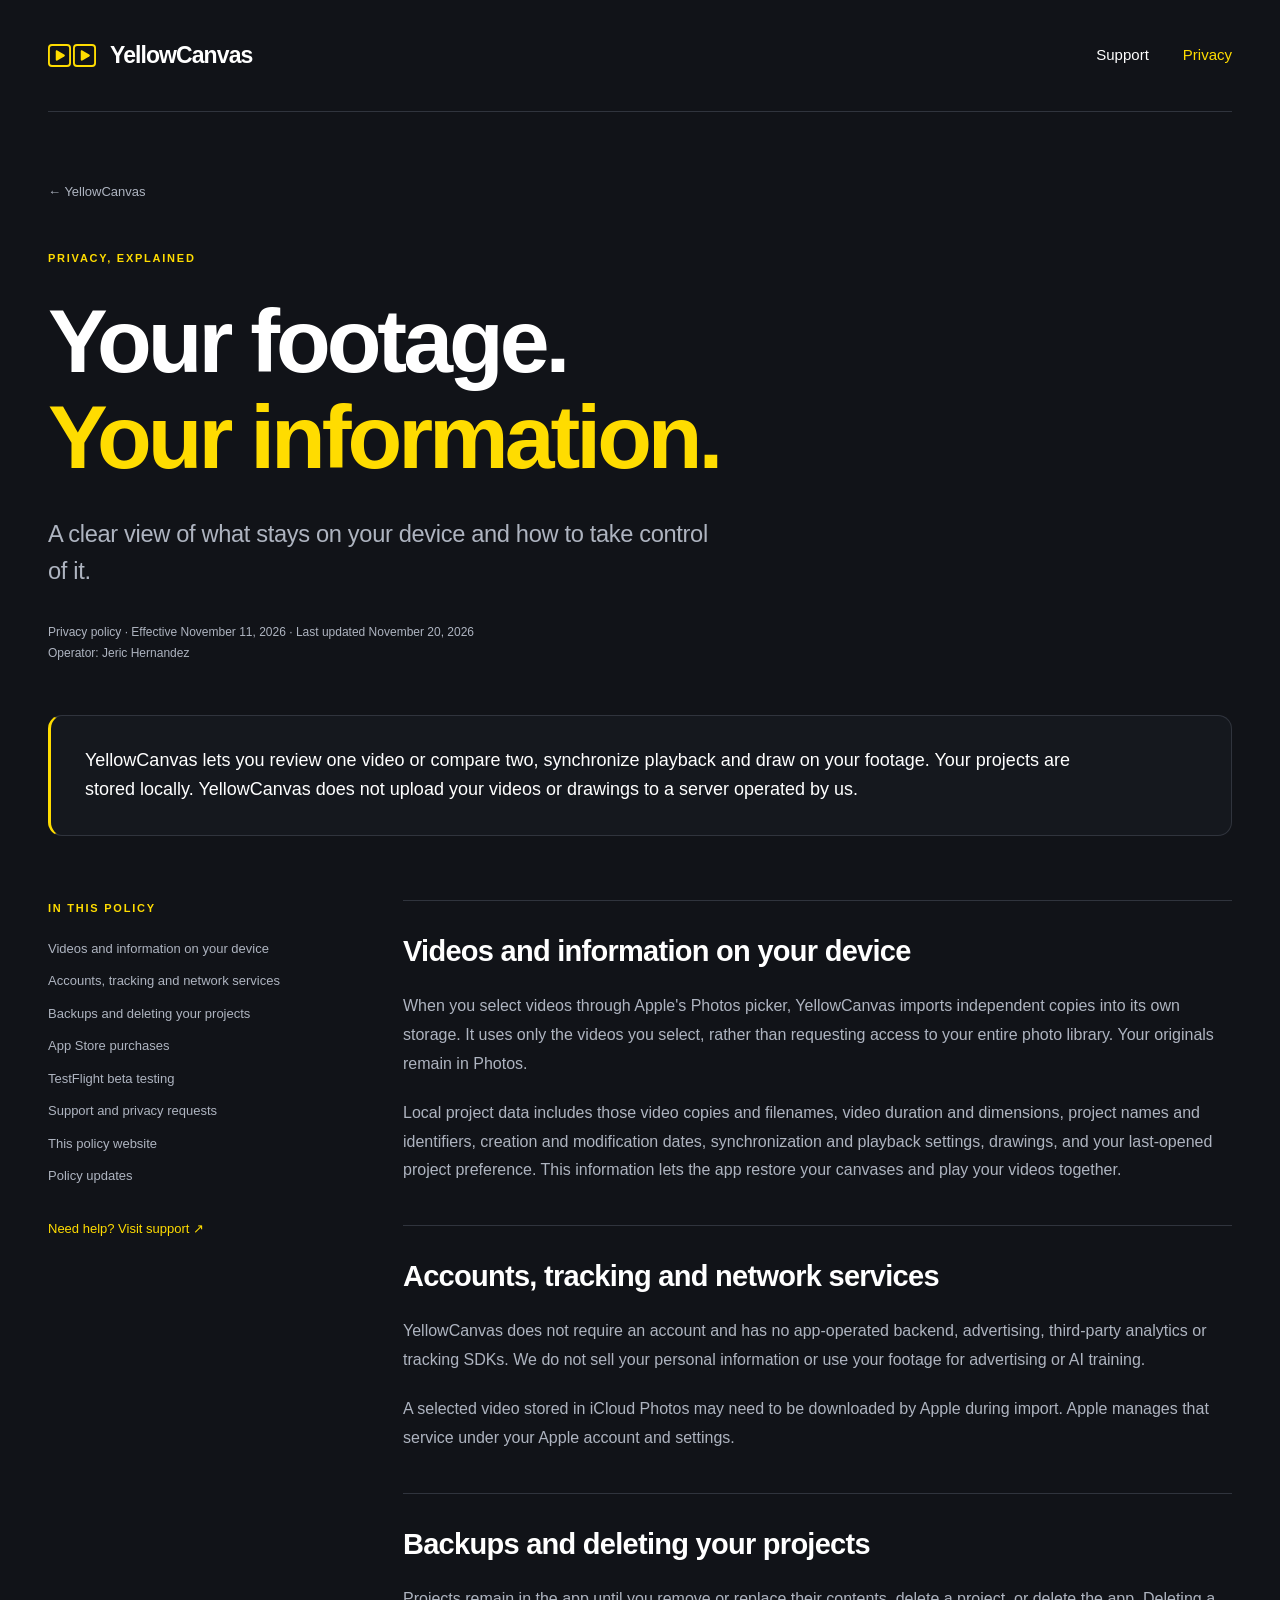
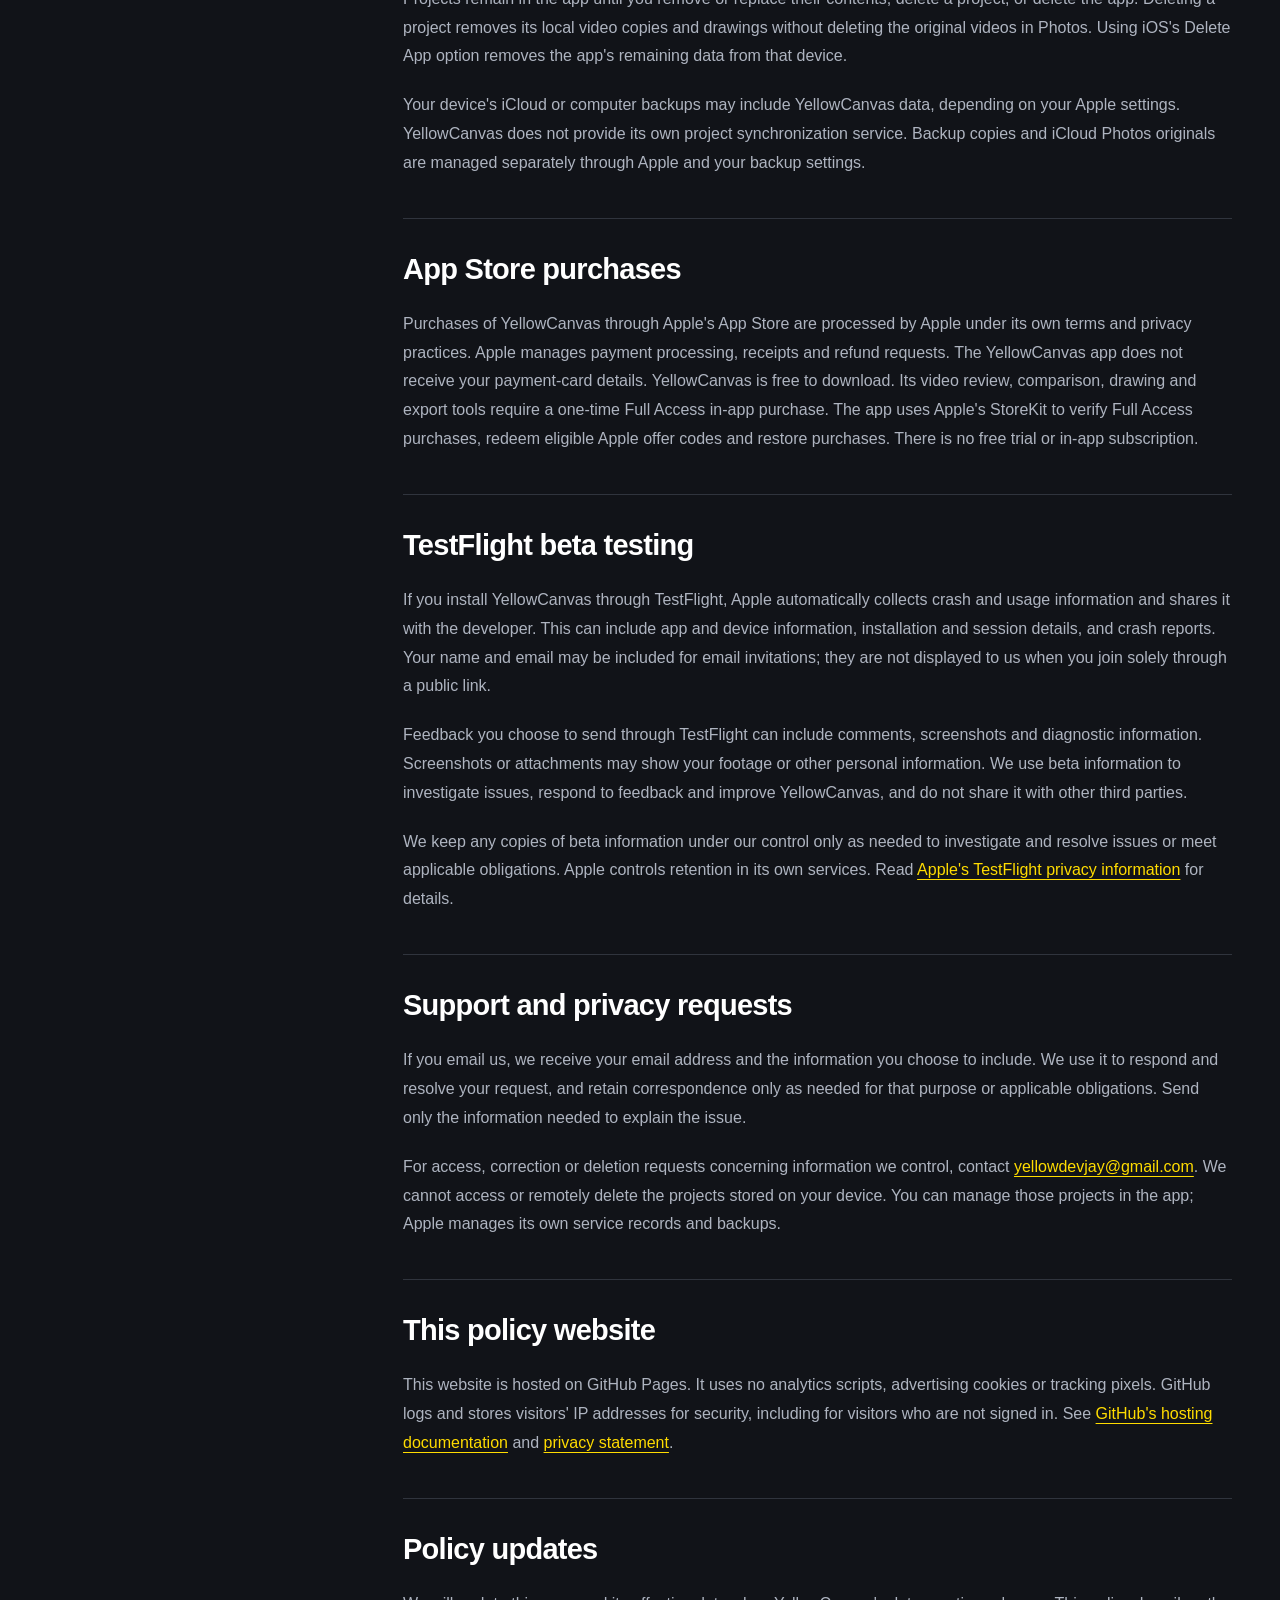
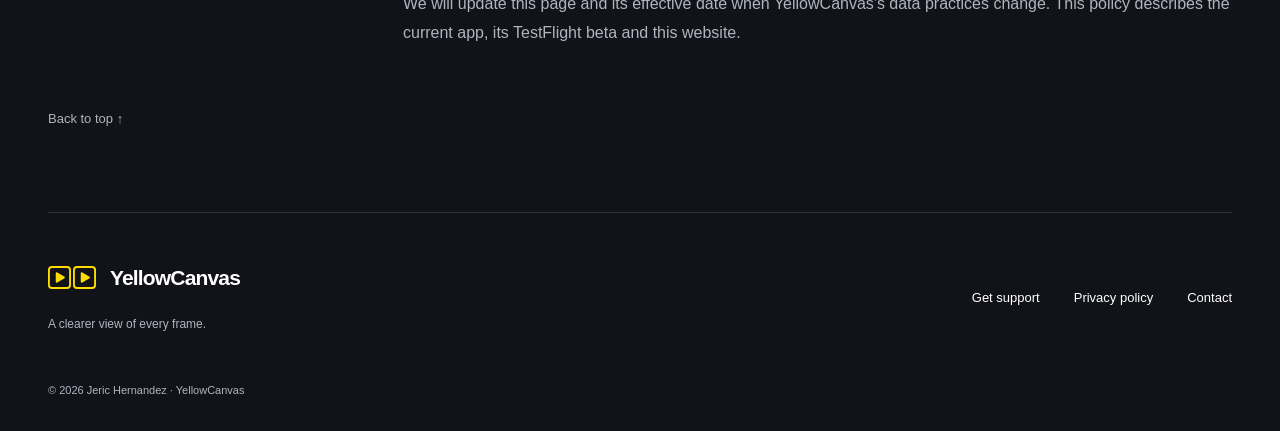
==== commit 29cdd73c: "docs: reflect free download and Full Access purchases" ====
--- a/privacy/index.html
+++ b/privacy/index.html
@@ -22,7 +22,7 @@
     <nav aria-label="Main navigation"><a href="../support/">Support</a><a href="../privacy/" aria-current="page">Privacy</a></nav>
   </header>
   <main id="main" class="shell legal-main">
-    <header class="legal-hero"><a class="back-link" href="../">← YellowCanvas</a><p class="eyebrow">Privacy, explained</p><h1>Your footage.<br><span>Your information.</span></h1><p class="hero-description">A clear view of what stays on your device and how to take control of it.</p><p class="meta">Privacy policy · Effective November 11, 2026<br>Operator: Jeric Hernandez</p></header>
+    <header class="legal-hero"><a class="back-link" href="../">← YellowCanvas</a><p class="eyebrow">Privacy, explained</p><h1>Your footage.<br><span>Your information.</span></h1><p class="hero-description">A clear view of what stays on your device and how to take control of it.</p><p class="meta">Privacy policy · Effective November 11, 2026 · Last updated November 20, 2026<br>Operator: Jeric Hernandez</p></header>
     <div class="legal-intro"><p>YellowCanvas lets you review one video or compare two, synchronize playback and draw on your footage. Your projects are stored locally. YellowCanvas does not upload your videos or drawings to a server operated by us.</p></div>
     <div class="legal-layout"><nav class="policy-toc" aria-label="Privacy policy contents"><p class="eyebrow">In this policy</p>
         <a href="#on-your-device">Videos and information on your device</a>
@@ -52,7 +52,7 @@
     </section>
         <section aria-labelledby="app-store-purchases">
       <h2 id="app-store-purchases">App Store purchases</h2>
-      <p>Purchases of YellowCanvas through Apple's App Store are processed by Apple under its own terms and privacy practices. Apple manages payment processing, receipts and refund requests. The YellowCanvas app does not receive your payment-card details. YellowCanvas does not include a free trial, an in-app subscription or an in-app purchase system.</p>
+      <p>Purchases of YellowCanvas through Apple's App Store are processed by Apple under its own terms and privacy practices. Apple manages payment processing, receipts and refund requests. The YellowCanvas app does not receive your payment-card details. YellowCanvas is free to download. Its video review, comparison, drawing and export tools require a one-time Full Access in-app purchase. The app uses Apple's StoreKit to verify Full Access purchases, redeem eligible Apple offer codes and restore purchases. There is no free trial or in-app subscription.</p>
     </section>
         <section aria-labelledby="testflight">
       <h2 id="testflight">TestFlight beta testing</h2>
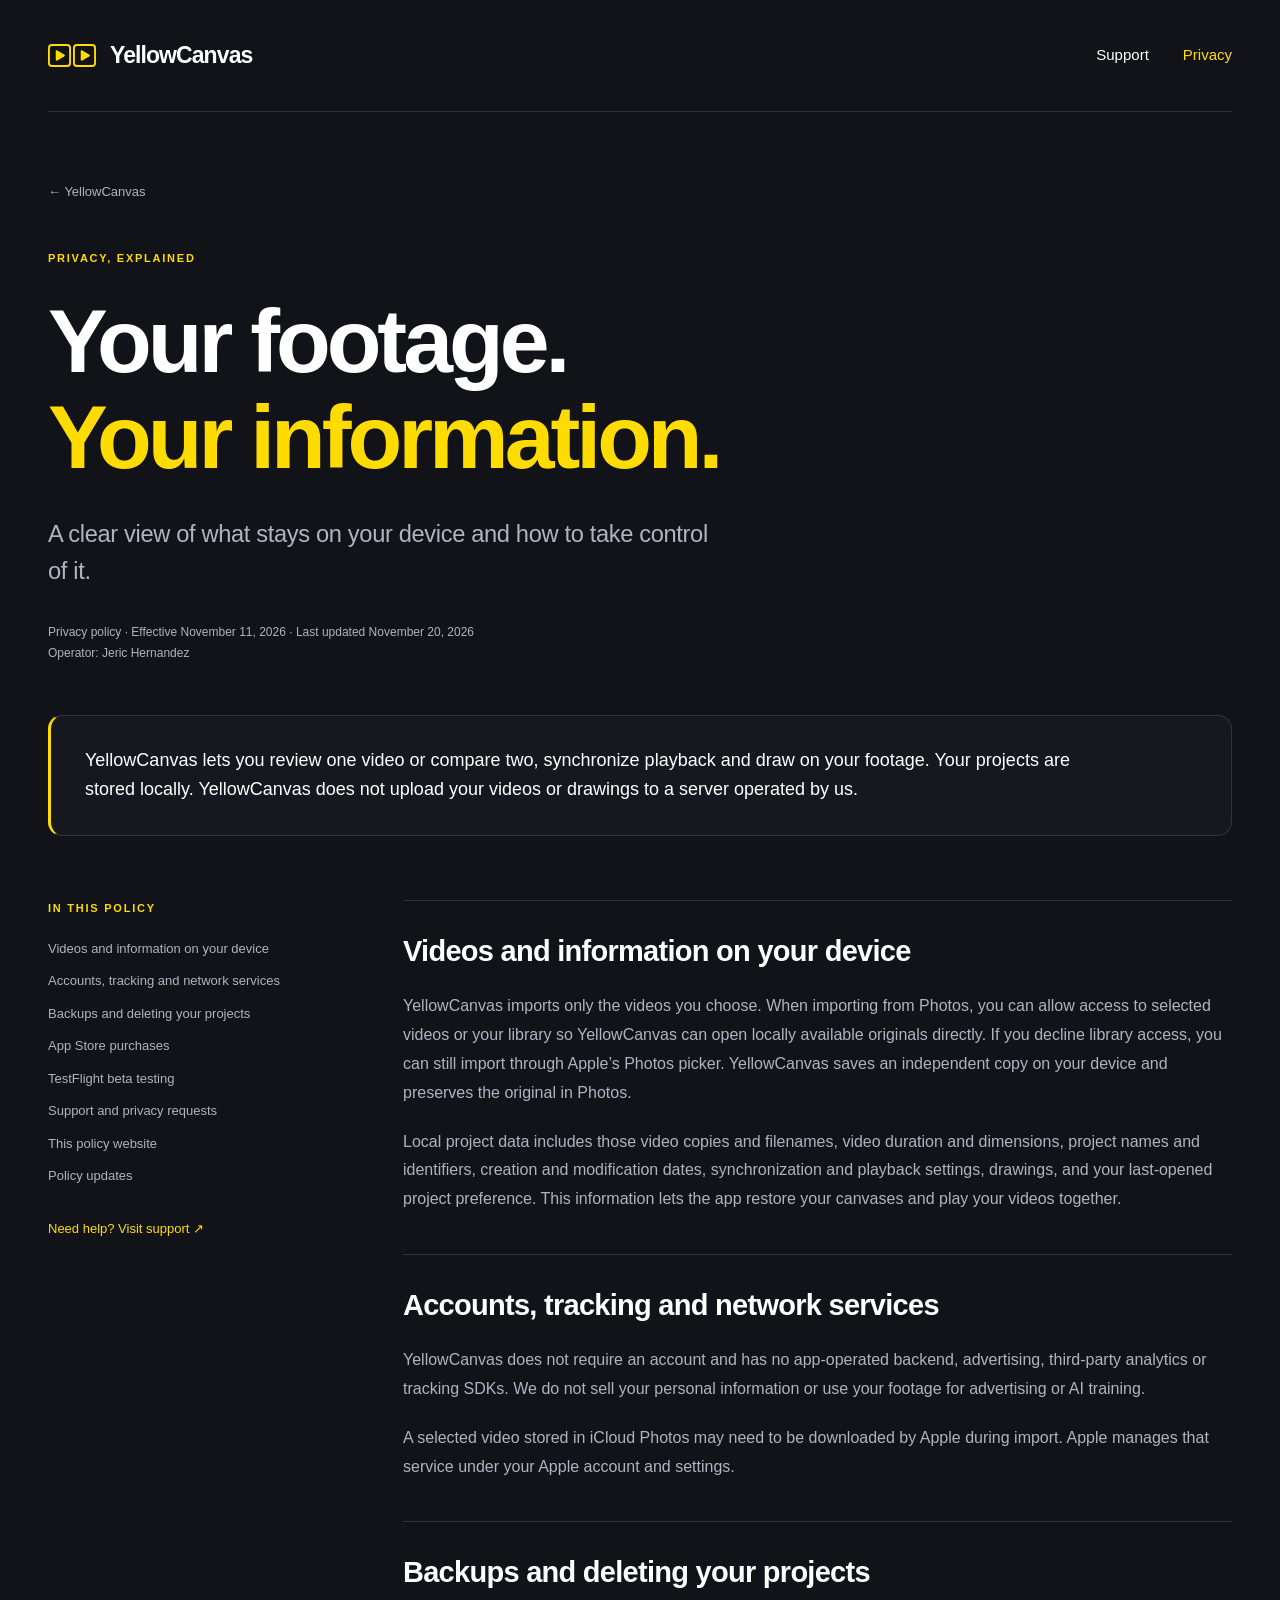
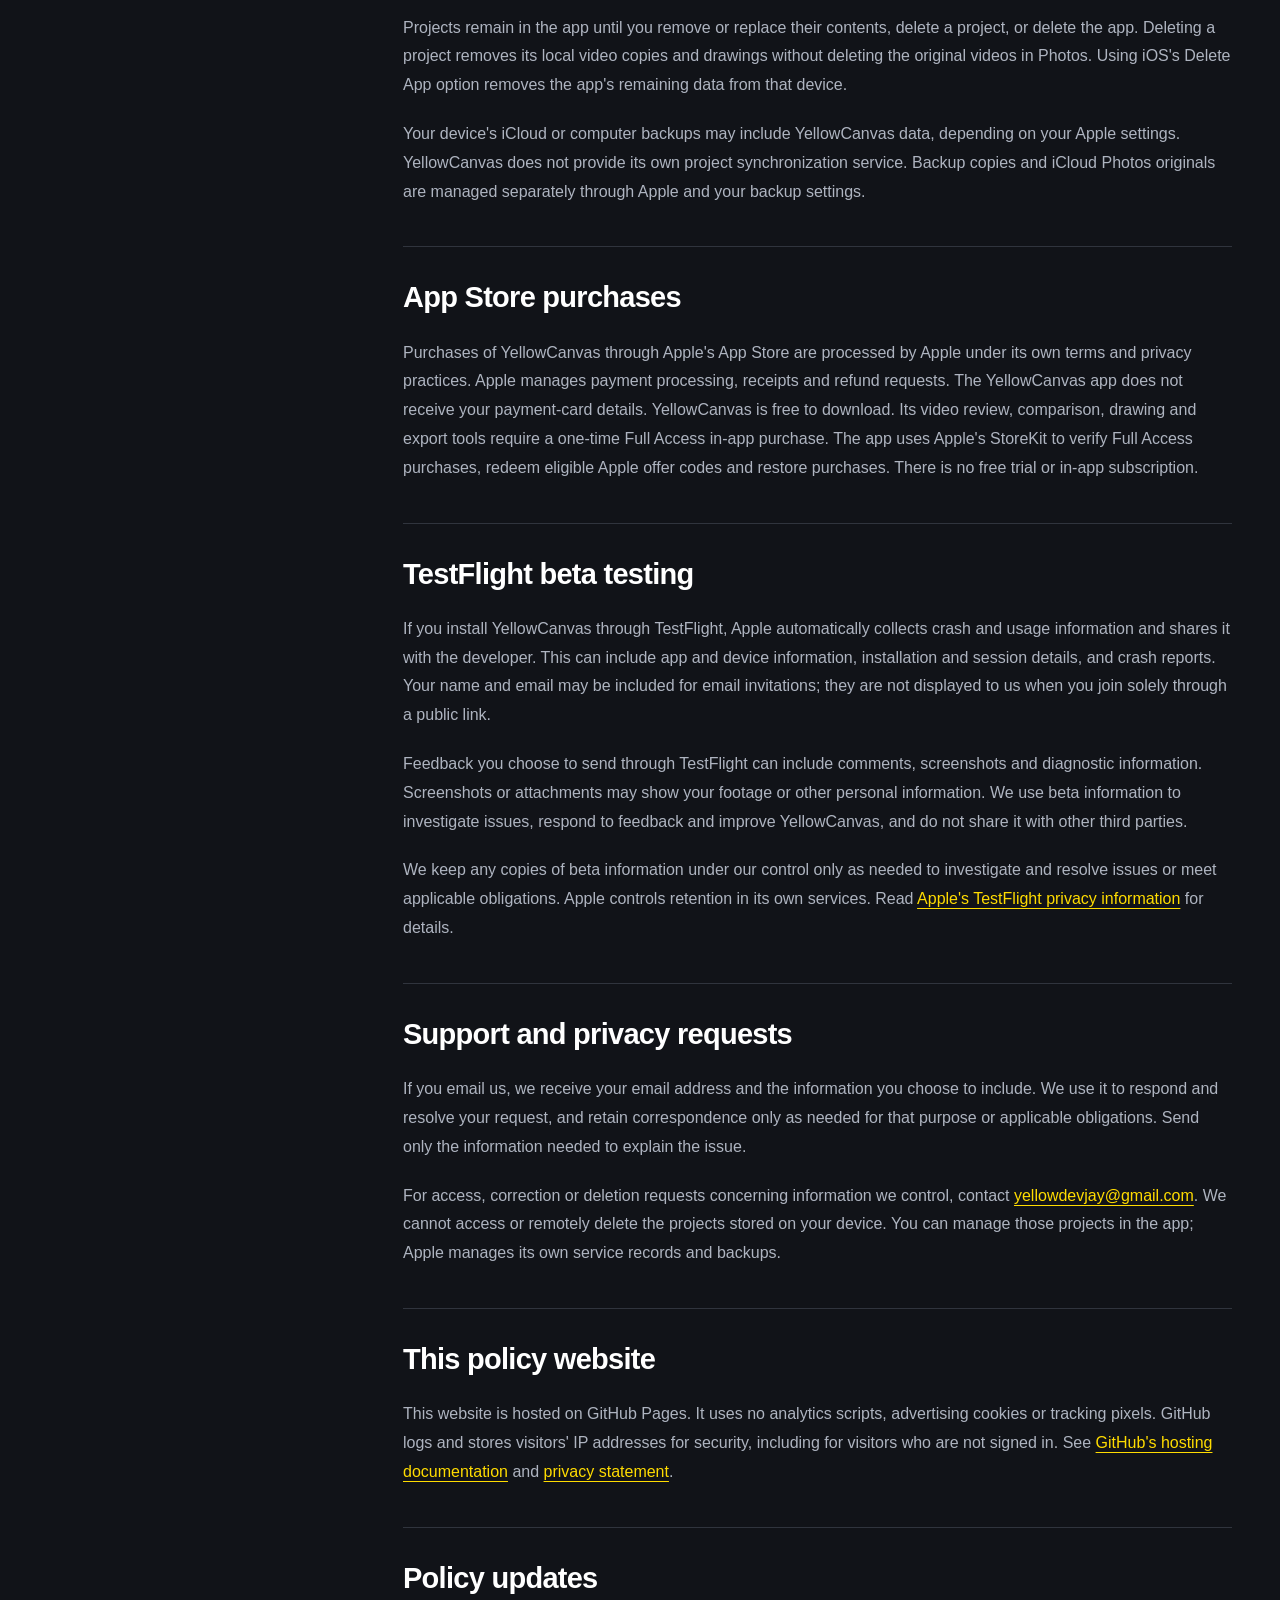
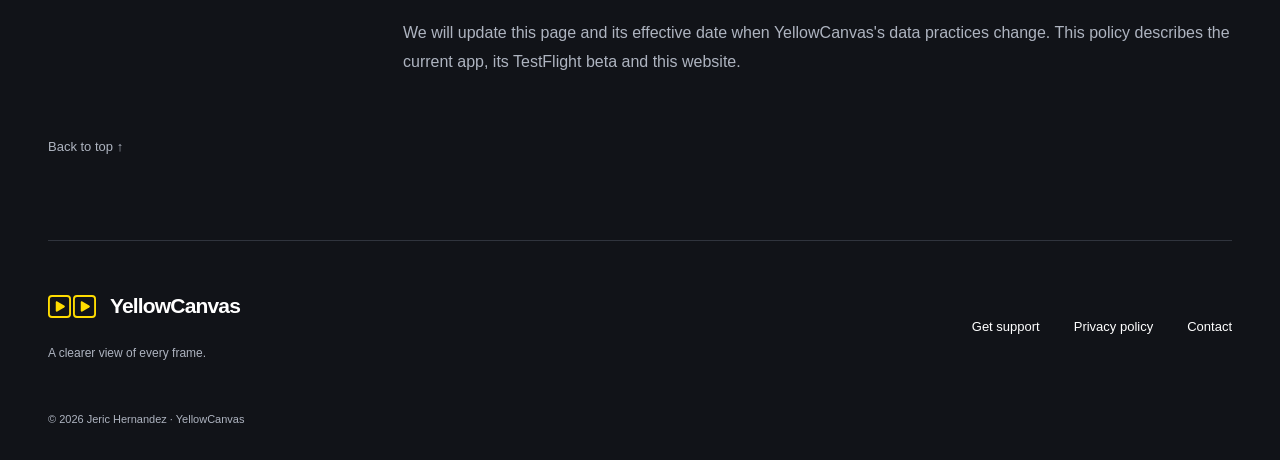
==== commit 9f652720: "docs: explain optional Photos access for local imports" ====
--- a/privacy/index.html
+++ b/privacy/index.html
@@ -37,7 +37,7 @@
       </nav><div class="policy-content">
         <section aria-labelledby="on-your-device">
       <h2 id="on-your-device">Videos and information on your device</h2>
-      <p>When you select videos through Apple's Photos picker, YellowCanvas imports independent copies into its own storage. It uses only the videos you select, rather than requesting access to your entire photo library. Your originals remain in Photos.</p>
+      <p>YellowCanvas imports only the videos you choose. When importing from Photos, you can allow access to selected videos or your library so YellowCanvas can open locally available originals directly. If you decline library access, you can still import through Apple’s Photos picker. YellowCanvas saves an independent copy on your device and preserves the original in Photos.</p>
       <p>Local project data includes those video copies and filenames, video duration and dimensions, project names and identifiers, creation and modification dates, synchronization and playback settings, drawings, and your last-opened project preference. This information lets the app restore your canvases and play your videos together.</p>
     </section>
         <section aria-labelledby="accounts-and-services">
